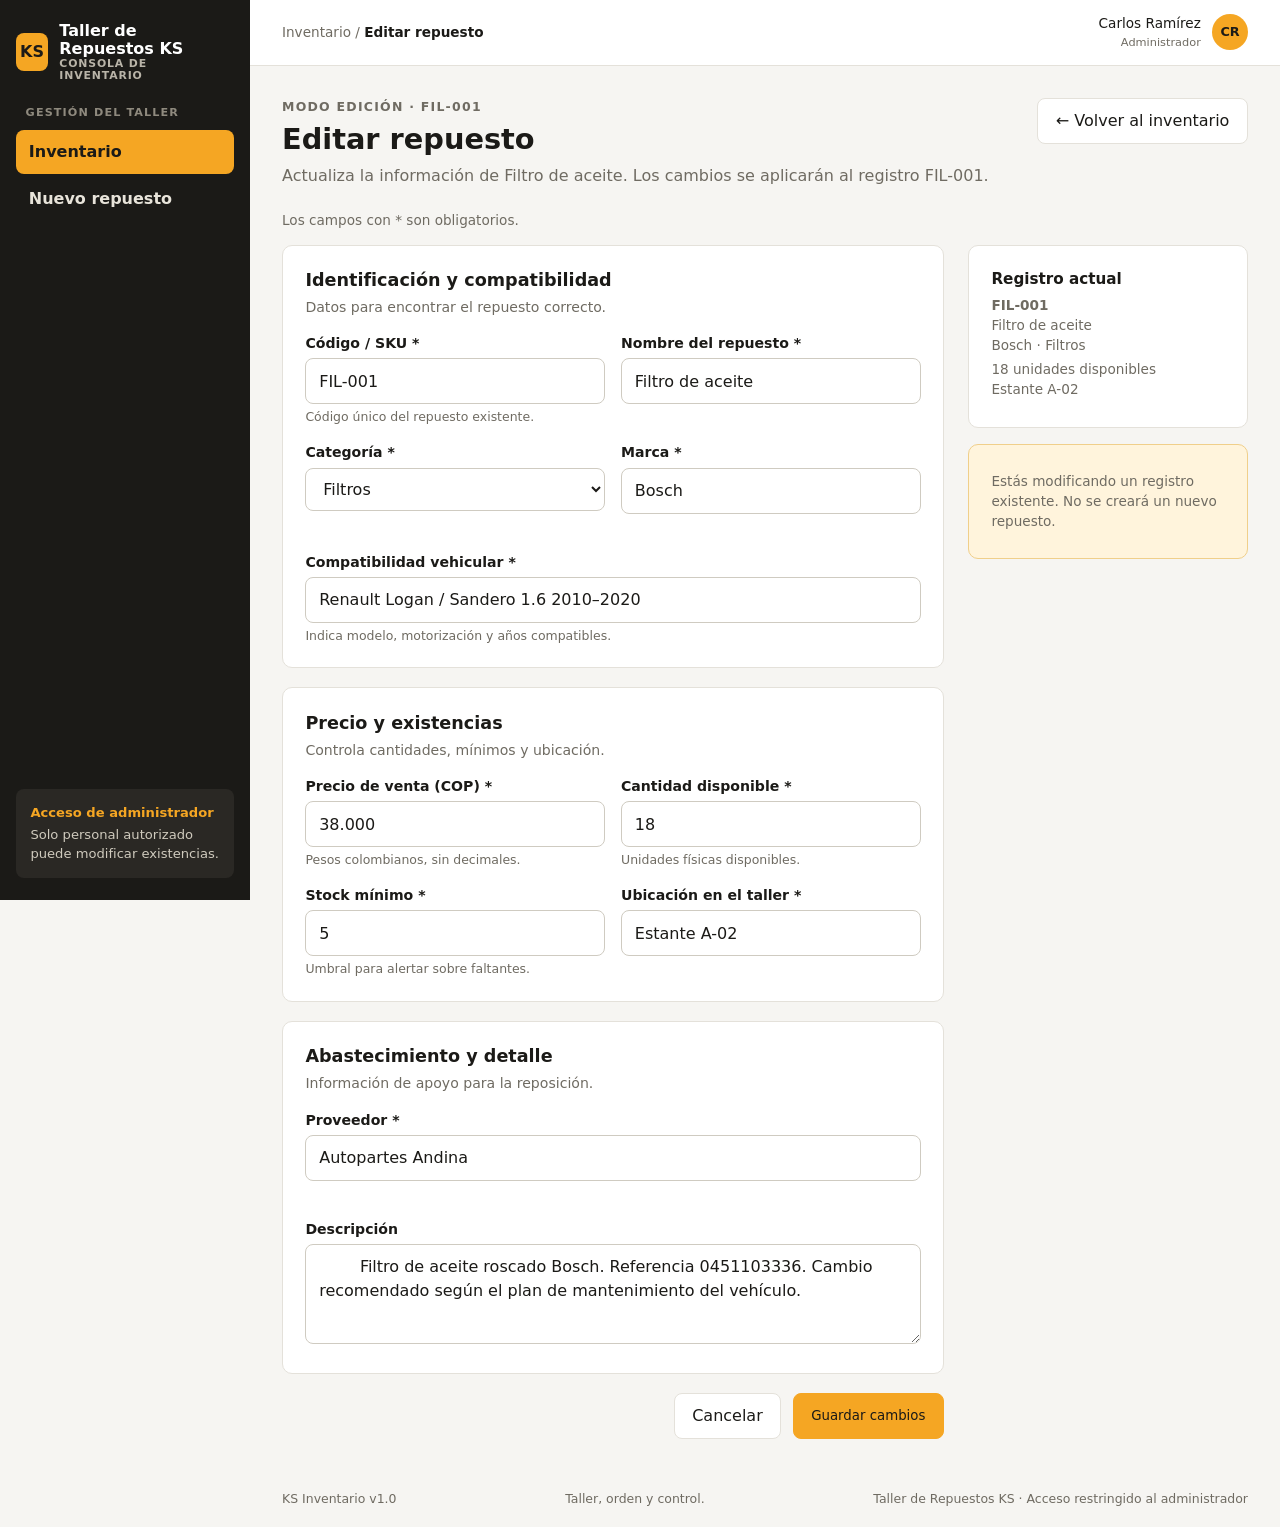
==== Proyecto_PW/editar.html @ da3b396b "proyecto" ====
<!DOCTYPE html>
<html lang="es">
    <head>
        <meta charset="utf-8"><meta name="viewport" content="width=device-width,initial-scale=1">
<title>Editar repuesto · Taller de Repuestos KS</title>
<link rel="stylesheet" href="css/styles.css">
</head>
<body>
    <div class="app">
<aside class="sidebar" id="sidebar">
    <div class="logo">
        <b>KS</b>
        <span>Taller de Repuestos KS
            <small>CONSOLA DE INVENTARIO</small>
        </span>
    </div>
<nav aria-label="Principal">
    <h3>GESTIÓN DEL TALLER</h3>
    <a href="inventario.html" class="active" aria-current="page">Inventario</a>
    <a href="nuevo.html">Nuevo repuesto</a>
</nav>
<div class="side-note">
    <b>Acceso de administrador</b>Solo personal autorizado puede modificar existencias.
</div>
</aside>
<div class="main">
    <header class="topbar">
        <div style="display:flex;align-items:center;gap:.8rem">
            <button class="menu-btn" id="menuBtn" aria-label="Abrir menú" aria-expanded="false">☰</button>
            <div class="crumbs">Inventario / 
                <b>Editar repuesto</b>
            </div>
        </div>
<div class="user">
    <div>Carlos Ramírez
        <small>Administrador</small>
    </div>
    <span class="avatar">CR</span>
</div>
</header>
<main class="content">
    <div class="page-head"><div>
        <p class="kicker">MODO EDICIÓN · FIL-001</p>
        <h1>Editar repuesto</h1>
        <p>Actualiza la información de Filtro de aceite. Los cambios se aplicarán al registro FIL-001.</p>
    </div>
    <a class="btn" href="inventario.html">← Volver al inventario</a>
</div>
<div class="alert error" id="formError" role="alert" hidden></div>
<div class="alert ok" id="formOk" role="status" hidden></div>
<p style="color:var(--mut);font-size:.85rem">Los campos con * son obligatorios.</p>
<div class="form-grid"><div>
    <form id="partForm" novalidate>
<div class="card">
    <h2>Identificación y compatibilidad</h2>
    <p>Datos para encontrar el repuesto correcto.</p>
    <div class="cols">
<div class="field">
    <label for="sku">Código / SKU *</label>
    <input id="sku" name="sku" placeholder="Ej. FIL-007" value="FIL-001" data-rule="req">
    <div class="hint">Código único del repuesto existente.</div>
    <div class="err" id="sku-err" role="alert" data-default="El SKU es obligatorio."></div>
</div>
<div class="field">
    <label for="nombre">Nombre del repuesto *</label>
    <input id="nombre" name="nombre" placeholder="Ej. Filtro de aceite" value="Filtro de aceite" data-rule="req">
    <div class="hint">&nbsp;</div>
    <div class="err" id="nombre-err" role="alert" data-default="El nombre es obligatorio. Escribe el nombre del repuesto."></div>
</div>
<div class="field">
    <label for="categoria">Categoría *</label>
    <select id="categoria" name="categoria" data-rule="req">
        <option value="">Selecciona una categoría</option>
        <option selected>Filtros</option>
        <option>Frenos</option>
        <option>Encendido</option>
        <option>Suspensión</option>
        <option>Motor</option>
    </select>
    <div class="hint">&nbsp;</div>
    <div class="err">Selecciona una categoría.</div>
</div>
<div class="field">
    <label for="marca">Marca *</label>
    <input id="marca" name="marca" placeholder="Ej. Bosch" value="Bosch" data-rule="req">
    <div class="hint">&nbsp;</div>
    <div class="err" id="marca-err" role="alert" data-default="La marca es obligatoria."></div>
</div>
<div class="field full">
    <label for="comp">Compatibilidad vehicular *</label>
    <input id="comp" name="comp" placeholder="Ej. Renault Logan 1.6 2010–2020" value="Renault Logan / Sandero 1.6 2010–2020" data-rule="req">
    <div class="hint">Indica modelo, motorización y años compatibles.</div>
    <div class="err" id="comp-err" role="alert" data-default="Indica el vehículo compatible."></div>
</div>
</div>
</div>
<div class="card">
    <h2>Precio y existencias</h2>
    <p>Controla cantidades, mínimos y ubicación.</p>
    <div class="cols">
<div class="field">
    <label for="precio">Precio de venta (COP) *</label>
    <input id="precio" name="precio" placeholder="Ej. 38.000" value="38.000" data-rule="price">
    <div class="hint">Pesos colombianos, sin decimales.</div>
    <div class="err" id="precio-err" role="alert" data-default="Ingresa un valor numérico mayor que 0. Ejemplo: 38000."></div>
</div>
<div class="field">
    <label for="cant">Cantidad disponible *</label>
    <input id="cant" name="cant" placeholder="Ej. 18" value="18" data-rule="int">
    <div class="hint">Unidades físicas disponibles.</div>
    <div class="err" id="cant-err" role="alert" data-default="La cantidad no puede ser negativa. Usa un entero de 0 o más."></div>
</div>
<div class="field">
    <label for="min">Stock mínimo *</label>
    <input id="min" name="min" placeholder="Ej. 5" value="5" data-rule="int">
    <div class="hint">Umbral para alertar sobre faltantes.</div>
    <div class="err" id="min-err" role="alert" data-default="Ingresa un entero de 0 o más."></div>
</div>
<div class="field">
    <label for="ubi">Ubicación en el taller *</label>
    <input id="ubi" name="ubi" placeholder="Ej. Estante A-02" value="Estante A-02" data-rule="req">
    <div class="hint">&nbsp;</div>
    <div class="err" id="ubi-err" role="alert" data-default="Indica dónde está guardado el repuesto."></div>
</div>
</div>
</div>
<div class="card">
    <h2>Abastecimiento y detalle</h2>
    <p>Información de apoyo para la reposición.</p>
<div class="field">
    <label for="prov">Proveedor *</label>
    <input id="prov" name="prov" placeholder="Ej. Autopartes Andina" value="Autopartes Andina" data-rule="req">
    <div class="hint">&nbsp;</div>
    <div class="err" id="prov-err" role="alert" data-default="El proveedor es obligatorio."></div>
</div>
<div class="field" style="margin-top:1rem">
    <label for="desc">Descripción</label>
    <textarea id="desc" name="desc" placeholder="Referencia técnica, características y recomendaciones…">
        Filtro de aceite roscado Bosch. Referencia 0451103336. Cambio recomendado según el plan de mantenimiento del vehículo.</textarea>
</div>
</div>
<div class="actions">
    <a class="btn" href="inventario.html">Cancelar</a>
    <button class="btn primary" type="submit">Guardar cambios</button>
</div>
</form>
</div>
<aside class="aside">
    <div class="card">
        <h3>Registro actual</h3>
        <p>
            <b>FIL-001</b>
            <br>Filtro de aceite<br>
            Bosch · Filtros
        </p>
            <p>
                18 unidades disponibles
                <br>Estante A-02
            </p>
            </div>
            <div class="card tip">
                <p>Estás modificando un registro existente. No se creará un nuevo repuesto.</p>
            </div>
        </aside>
    </div>
</main>
<footer class="footer">
    <span>KS Inventario v1.0</span>
    <span>Taller, orden y control.</span>
    <span>Taller de Repuestos KS · Acceso restringido al administrador</span>
</footer>
</div>
</div>
<script src="js/app.js"></script>
</body>
</html>
---- Proyecto_PW/css/styles.css ----
:root{--ink:#1b1a17;
    --ink2:#2a2824;
    --amber:#f5a623;
    --amber-d:#d98c0c;
    --amber-l:#fff4dc;
    --bg:#f6f5f2;
    --card:#fff;
    --line:#e4e1da;
    --mut:#6f6b62;
    --red:#c62828;
    --red-l:#fdeaea;
    --green:#2e7d32;
    --green-l:#e6f4e7;
    --r:10px}
*{box-sizing:border-box}
body{margin:0;
    font-family:"Segoe UI",system-ui,-apple-system,Roboto,sans-serif;
    background:var(--bg);
    color:var(--ink);line-height:1.45}
a{color:inherit;text-decoration:none}
:focus-visible{outline:3px solid var(--amber);outline-offset:2px}
.logo{display:flex;align-items:center;gap:.7rem}
.logo b{display:grid;
    place-items:center;
    width:38px;
    height:38px;
    border-radius:8px;
    background:var(--amber);
    color:var(--ink);
    font-weight:800}
.logo span{font-weight:700;line-height:1.1}
.logo small{display:block;
    font-size:.68rem;
    letter-spacing:.08em;
    color:var(--mut);
    font-weight:600}
/* botones */
.btn{display:inline-flex;
    align-items:center;
    justify-content:center;
    gap:.4rem;
    border:1px solid var(--line);
    background:#fff;
    color:var(--ink);
    padding:.65rem 1.1rem;
    border-radius:8px;
    font:600 .92rem inherit;
    font-family:inherit;
    cursor:pointer}
.btn:hover{border-color:var(--ink)}
.btn.primary{background:var(--amber);
    border-color:var(--amber);
    color:var(--ink)}
    .btn.primary:hover{background:var(--amber-d);
        border-color:var(--amber-d)}
.btn.danger{background:var(--red);
    border-color:var(--red);
    color:#fff}
.btn.block{width:100%}
/* login */
.login{display:grid;
    grid-template-columns:1.1fr 1fr;
    min-height:100vh}
.login-hero{background:var(--ink);
    color:#fff;
    padding:3rem;
    display:flex;
    flex-direction:column;
    justify-content:space-between;
    background-image:repeating-linear-gradient(135deg,transparent 0 22px,rgba(245,166,35,.06) 22px 24px)}
.login-hero .logo small{color:#b9b4a8}
.login-hero h1{font-size:clamp(2.2rem,4.5vw,3.6rem);
    line-height:1.05;
    margin:.5rem 0 1rem}
.login-hero h1 em{font-style:normal;
    color:var(--amber)}
.login-hero p{color:#cfcabd;
    max-width:34ch}
.kicker{color:var(--amber);
    font-size:.78rem;
    font-weight:700;
    letter-spacing:.1em}
.login-panel{display:flex;
    align-items:center;
    justify-content:center;
    padding:2rem}
.login-box{width:100%;
    max-width:400px}
.login-box .logo{display:none;
    margin-bottom:1.5rem}
.login-box h2{margin:0 0 .3rem;
    font-size:1.7rem}
.login-box>p{color:var(--mut);
    margin:0 0 1.5rem}
.row-between{display:flex;
    justify-content:space-between;
    align-items:center;
    gap:.5rem;
    margin:.2rem 0 1.2rem;
    font-size:.88rem}
.row-between a{color:var(--amber-d);
    font-weight:600}
.notice{margin-top:1.5rem;
    background:var(--amber-l);
    border-left:4px solid var(--amber);
    padding:.8rem 1rem;
    border-radius:6px;
    font-size:.85rem}
.foot{font-size:.78rem;color:var(--mut);margin-top:1.5rem}
/* layout app */
.app{display:grid;
    grid-template-columns:250px 1fr;
    min-height:100vh}
.sidebar{background:var(--ink);
    color:#fff;padding:1.4rem 1rem;
    display:flex;
    flex-direction:column;
    gap:1.5rem;
    position:sticky;
    top:0;height:100vh}
.sidebar .logo small{color:#b9b4a8}
.sidebar h3{margin:0 0 .5rem .6rem;
    font-size:.7rem;
    letter-spacing:.1em;
    color:#8f8a7e}
.sidebar nav a{display:block;padding:.65rem .8rem;
    border-radius:8px;
    color:#e8e4da;
    font-weight:600;
    margin-bottom:.2rem}
.sidebar nav a:hover{background:var(--ink2)}
.sidebar nav a.active{background:var(--amber);
    color:var(--ink)}
.sidebar .side-note{margin-top:auto;
    background:var(--ink2);
    border-radius:8px;padding:.9rem;
    font-size:.82rem;
    color:#cfcabd}
.side-note b{display:block;
    color:var(--amber);
    margin-bottom:.2rem}
.main{min-width:0;
    display:flex;
    flex-direction:column}
.topbar{display:flex;
    align-items:center;
    justify-content:space-between;
    gap:1rem;
    padding:.9rem 2rem;
    background:#fff;
    border-bottom:1px solid var(--line)}
.crumbs{font-size:.85rem;
    color:var(--mut)}
    .crumbs b{color:var(--ink)}
.user{display:flex;
    align-items:center;
    gap:.7rem;
    font-size:.85rem;
    text-align:right}
.user small{display:block;
    color:var(--mut)}
.avatar{display:grid;
    place-items:center;
    width:36px;height:36px;
    border-radius:50%;
    background:var(--amber);
    font-weight:700;
    font-size:.8rem}
.menu-btn{display:none;
    background:none;
    border:1px solid var(--line);
    border-radius:8px;
    padding:.45rem .7rem;
    font-size:1.1rem;
    cursor:pointer}
.content{padding:2rem;
    max-width:1200px;
    width:100%}
.page-head{display:flex;
    justify-content:space-between;
    align-items:flex-start;
    gap:1rem;
    flex-wrap:wrap;
    margin-bottom:1.5rem}
.page-head h1{margin:.2rem 0;
    font-size:1.8rem}
    .page-head p{margin:0;
        color:var(--mut)}
.footer{margin-top:auto;
    padding:1.2rem 2rem;
    font-size:.78rem;
    color:var(--mut);
    display:flex;
    justify-content:space-between;
    flex-wrap:wrap;
    gap:.5rem}
/* stats */
.stats{display:grid;
    grid-template-columns:repeat(3,1fr);
    gap:1rem;
    margin-bottom:1.2rem}
.stat{background:var(--card);
    border:1px solid var(--line);
    border-radius:var(--r);
    padding:1rem 1.2rem}
.stat span{font-size:.8rem;color:var(--mut);
    font-weight:600}.stat strong{display:block;
        font-size:2rem;line-height:1.2}
        .stat small{color:var(--mut)}
.stat.warn{border-color:var(--amber);
    background:var(--amber-l)}
.alert{background:var(--amber-l);
    border:1px solid #f0cf8a;
    padding:.75rem 1rem;
    border-radius:8px;
    margin-bottom:1rem;
    font-size:.9rem}
.alert.error{background:var(--red-l);
    border-color:#f0b4b4;color:#7f1d1d}
.alert.ok{background:var(--green-l);
    border-color:#b6dcb8;
    color:#1b5e20}
.alert[hidden]{display:none}
/* filtros */
.filters{display:flex;
    gap:.7rem;
    flex-wrap:wrap;
    margin-bottom:1rem}
.filters input{flex:1 1 240px}
input,select,textarea{width:100%;
    padding:.65rem .8rem;
    border:1px solid #cfcbc1;
    border-radius:8px;
    font:inherit;
    background:#fff;
    color:var(--ink)}
.filters select{width:auto}
.btn.toggle[aria-pressed=true]{background:var(--ink);
    color:#fff;
    border-color:var(--ink)}
/* tabla */
.table{background:var(--card);
    border:1px solid var(--line);
    border-radius:var(--r);
    overflow:hidden}
.tr{display:grid;
    grid-template-columns:2fr 2fr 1fr 1fr 1.1fr 1.2fr;gap:1rem;
    align-items:center;padding:.9rem 1.2rem;
    border-top:1px solid var(--line)}
.tr.th{border-top:0;
    background:#faf9f6;
    font-size:.72rem;
    letter-spacing:.06em;
    color:var(--mut);
    font-weight:700}
.tr[hidden]{display:none}
.tr .lbl{display:none}
.name{font-weight:700}
.sku{font-size:.8rem;
    color:var(--mut)}
.badge{display:inline-block;
    font-size:.72rem;
    font-weight:700;
    padding:.12rem .5rem;
    border-radius:20px;
    background:var(--green-l);
    color:var(--green)}
.badge.low{background:var(--red-l);
    color:var(--red)}
.min{display:block;
    font-size:.78rem;
    color:var(--mut)}
.acts{display:flex;
    gap:.5rem}
.link{background:none;
    border:0;
    font:600 .88rem inherit;
    font-family:inherit;
    cursor:pointer;
    color:var(--ink);
    padding:.2rem .4rem;
    text-decoration:underline;
    text-decoration-color:var(--amber);
    text-underline-offset:3px}
.link.del{color:var(--red);
    text-decoration-color:var(--red)}
.empty{padding:2rem;
    text-align:center;
    color:var(--mut)}
.tfoot{padding:.8rem 1.2rem;
    border-top:1px solid var(--line);
    font-size:.85rem;
    color:var(--mut)}
/* formularios */
.form-grid{display:grid;
    grid-template-columns:1fr 280px;
    gap:1.5rem;
    align-items:start}
.card{background:var(--card);
    border:1px solid var(--line);
    border-radius:var(--r);
    padding:1.4rem;margin-bottom:1.2rem}
.card h2{margin:0;
    font-size:1.1rem}
    .card>p{margin:.2rem 0 1rem;
        color:var(--mut);
        font-size:.88rem}
.cols{display:grid;
    grid-template-columns:1fr 1fr;
    gap:1rem}
    .cols 
    .full{grid-column:1/-1}
.field label{display:block;
    font-weight:600;
    font-size:.88rem;
    margin-bottom:.3rem}
.field .hint{font-size:.78rem;
    color:var(--mut);
    margin-top:.25rem}
.field .err{display:none;
    font-size:.8rem;
    color:var(--red);
    margin-top:.25rem;
    font-weight:600}
.field.invalid input,
.field.invalid select,
.field.invalid textarea{border-color:var(--red);
    background:var(--red-l)}
.field.invalid 
.err{display:block}
.field.invalid 
.hint{display:none}
textarea{min-height:100px;
    resize:vertical}
.actions{display:flex;
    justify-content:flex-end;
    gap:.7rem;flex-wrap:wrap}
.aside
.card{margin-bottom:1rem}
.aside 
h3{margin:0 0 .4rem;
    font-size:.95rem}
    .aside 
    p{margin:.3rem 0;
        font-size:.85rem;
        color:var(--mut)}
.aside
 .tip{background:var(--amber-l);
    border-color:#f0cf8a}
/* modal */
.overlay{position:fixed;
    inset:0;background:rgba(20,18,14,.65);
    display:none;
    align-items:center;
    justify-content:center;
    padding:1rem;
    z-index:50}
.overlay.open{display:flex}
.modal{background:#fff;
    border-radius:12px;
    max-width:460px;
    width:100%;
    padding:1.5rem;
    box-shadow:0 20px 50px rgba(0,0,0,.35)}
.modal h2{margin:0 0 .4rem}
.modal p{color:var(--mut);
    margin:.3rem 0}
.modal 
.pick{background:var(--bg);
    border-radius:8px;
    padding:.8rem 1rem;
    margin:1rem 0;
    font-size:.88rem}
.modal 
.warn{color:var(--red);
    font-size:.85rem;
    font-weight:600}
.modal 
.actions{margin-top:1rem}
/* tableta */
@media(max-width:1000px){
 .app{grid-template-columns:1fr}
 .sidebar{position:fixed;
    left:0;top:0;
    width:260px;
    z-index:40;
    transform:translateX(-100%);
    transition:transform .25s}
 .sidebar.open{transform:none}
 .menu-btn{display:block}
 .topbar{padding:.8rem 1rem}
 .content{padding:1.2rem}
 .form-grid{grid-template-columns:1fr}
 .aside{order:2}
 .th{display:none}
 .table{background:none;
    border:0;
    display:grid;
    grid-template-columns:1fr 1fr;
    gap:1rem}
 .tr{grid-template-columns:1fr 1fr;
    background:var(--card);
    border:1px solid var(--line);
    border-radius:var(--r);
    padding:1rem}
 .tr>div:first-child,.tr>
 .acts{grid-column:1/-1}
 .tr .lbl{display:block;
    font-size:.7rem;
    color:var(--mut);
    font-weight:700;
    letter-spacing:.05em}
 .tfoot{grid-column:1/-1;
    border:0;padding:0}
}
/* celular */
@media(max-width:640px){
 .login{grid-template-columns:1fr}
 .login-hero{display:none}
 .login-box .logo{display:flex}
 .stats{grid-template-columns:repeat(3,1fr);
    gap:.5rem}.stat{padding:.7rem}
    .stat strong{font-size:1.5rem}
    .stat small{display:none}
 .table{grid-template-columns:1fr}
 .cols{grid-template-columns:1fr}
 .user div{display:none}
 .page-head .btn{width:100%}
 .actions .btn{flex:1}
 .footer{padding:1rem}
}
@media(prefers-reduced-motion:reduce){*{transition:none!important}}
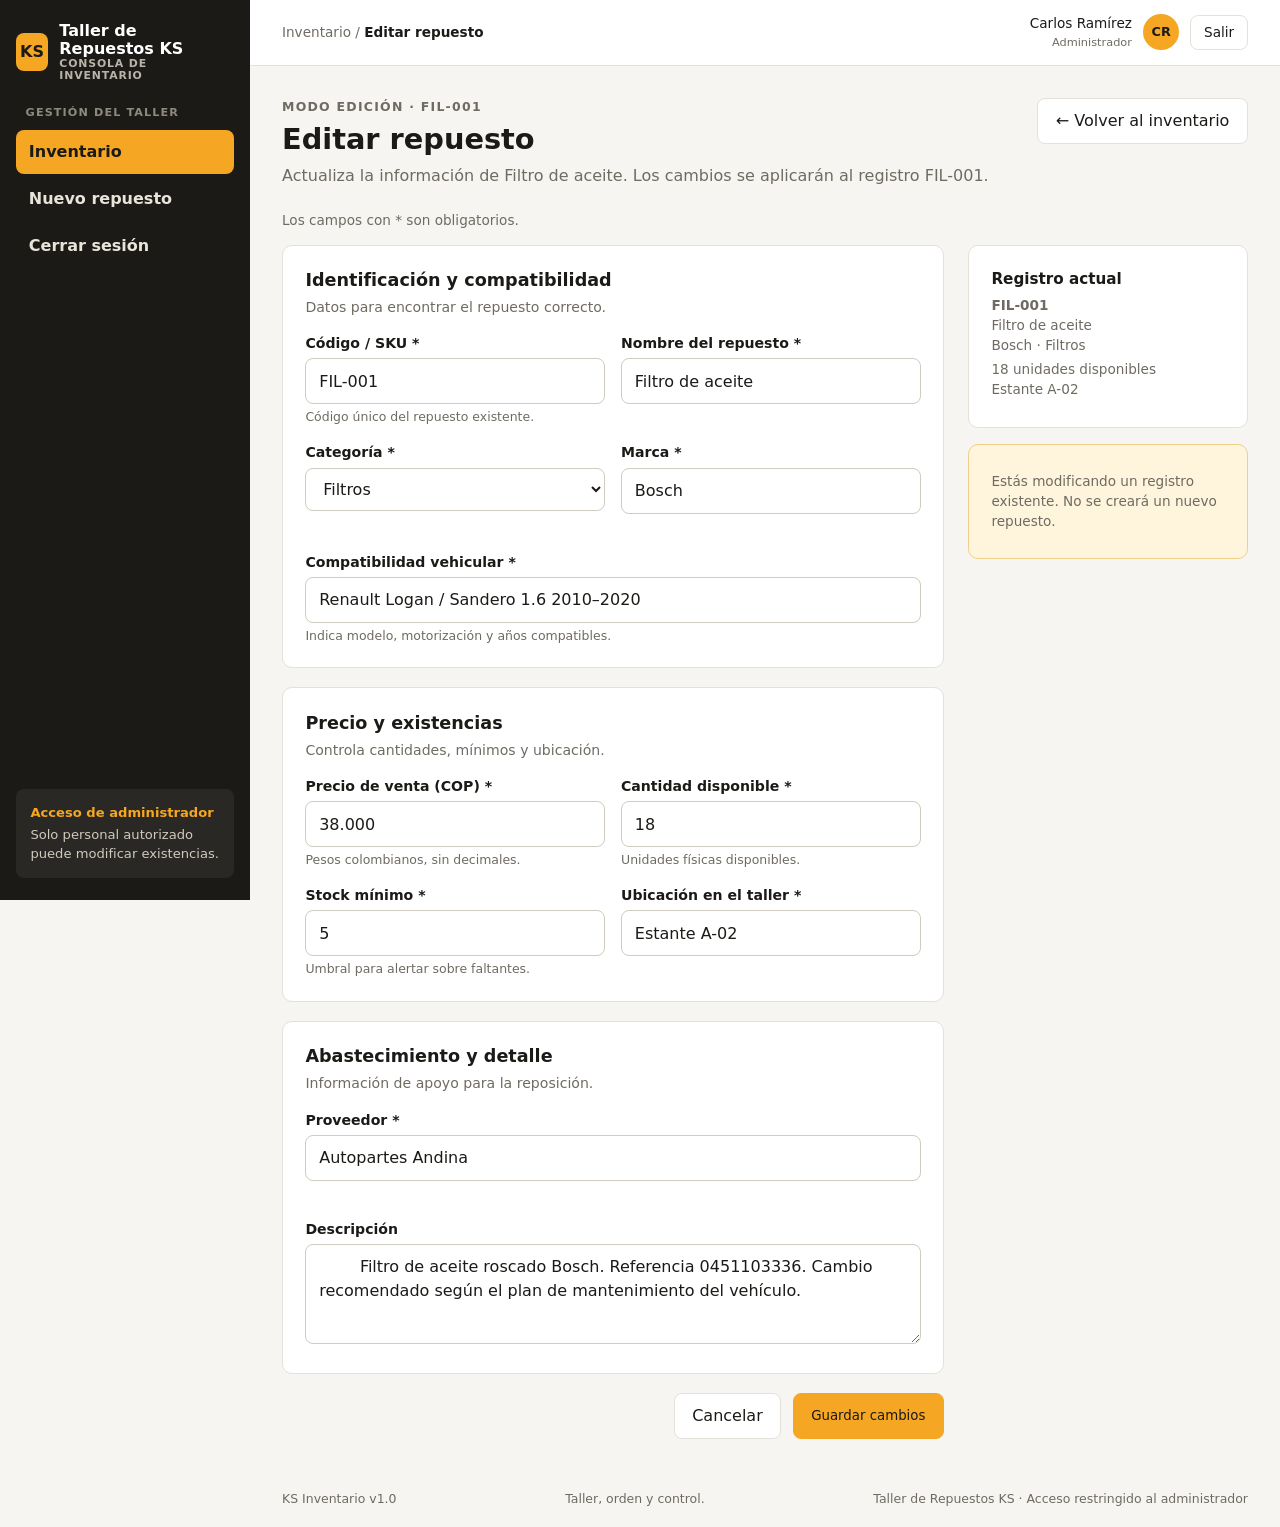
==== commit 1cb158e1: "proyecto" ====
--- a/Proyecto_PW/editar.html
+++ b/Proyecto_PW/editar.html
@@ -18,6 +18,7 @@
     <h3>GESTIÓN DEL TALLER</h3>
     <a href="inventario.html" class="active" aria-current="page">Inventario</a>
     <a href="nuevo.html">Nuevo repuesto</a>
+    <a href="index.html" class="logout">Cerrar sesión</a>
 </nav>
 <div class="side-note">
     <b>Acceso de administrador</b>Solo personal autorizado puede modificar existencias.
@@ -36,6 +37,7 @@
         <small>Administrador</small>
     </div>
     <span class="avatar">CR</span>
+    <a class="btn logout-btn" href="index.html">Salir</a>
 </div>
 </header>
 <main class="content">
--- a/Proyecto_PW/css/styles.css
+++ b/Proyecto_PW/css/styles.css
@@ -429,4 +429,25 @@
  .actions .btn{flex:1}
  .footer{padding:1rem}
 }
-@media(prefers-reduced-motion:reduce){*{transition:none!important}}+@media(prefers-reduced-motion:reduce){*{transition:none!important}}
+/* ---- imagen del login y cerrar sesión ---- */
+.login-box .sidebar nav a.logout{margin-top:.8rem;border:1px solid #4a463e;color:#ffb4b4}
+.sidebar nav a.logout:hover{background:var(--red);border-color:var(--red);color:#fff}
+.logout-btn{padding:.4rem .8rem;font-size:.85rem}
+.sidebar{height:100vh;height:100dvh;overflow-y:auto}
+@media(max-width:640px){
+ .login-box  .login-panel{align-items:flex-start;padding:1.2rem}
+ .filters select,.filters .btn{width:100%;flex:1 1 100%}
+ .topbar{padding:.7rem .8rem;gap:.5rem}
+ .user{gap:.5rem}
+ .crumbs{font-size:.78rem}
+ .row-between{flex-wrap:wrap}
+}
+
+/* ---- foto del taller en el login (como el diseño) ---- */
+.login-hero{background-image:linear-gradient(180deg,rgba(20,24,32,.88) 0%,rgba(20,24,32,.55) 55%,rgba(20,24,32,.35) 100%),url("../images/taller-hero.jpg");background-size:cover;background-position:center bottom}
+.login-banner{display:none}
+@media(max-width:640px){
+ .login-banner{display:flex;align-items:flex-end;height:150px;margin-top:1.5rem;padding:1rem;border-radius:12px;color:#fff;font-weight:700;font-size:1.05rem;
+  background:linear-gradient(180deg,rgba(0,0,0,.05),rgba(0,0,0,.7)),url("../images/taller-banner.jpg") center/cover}
+}
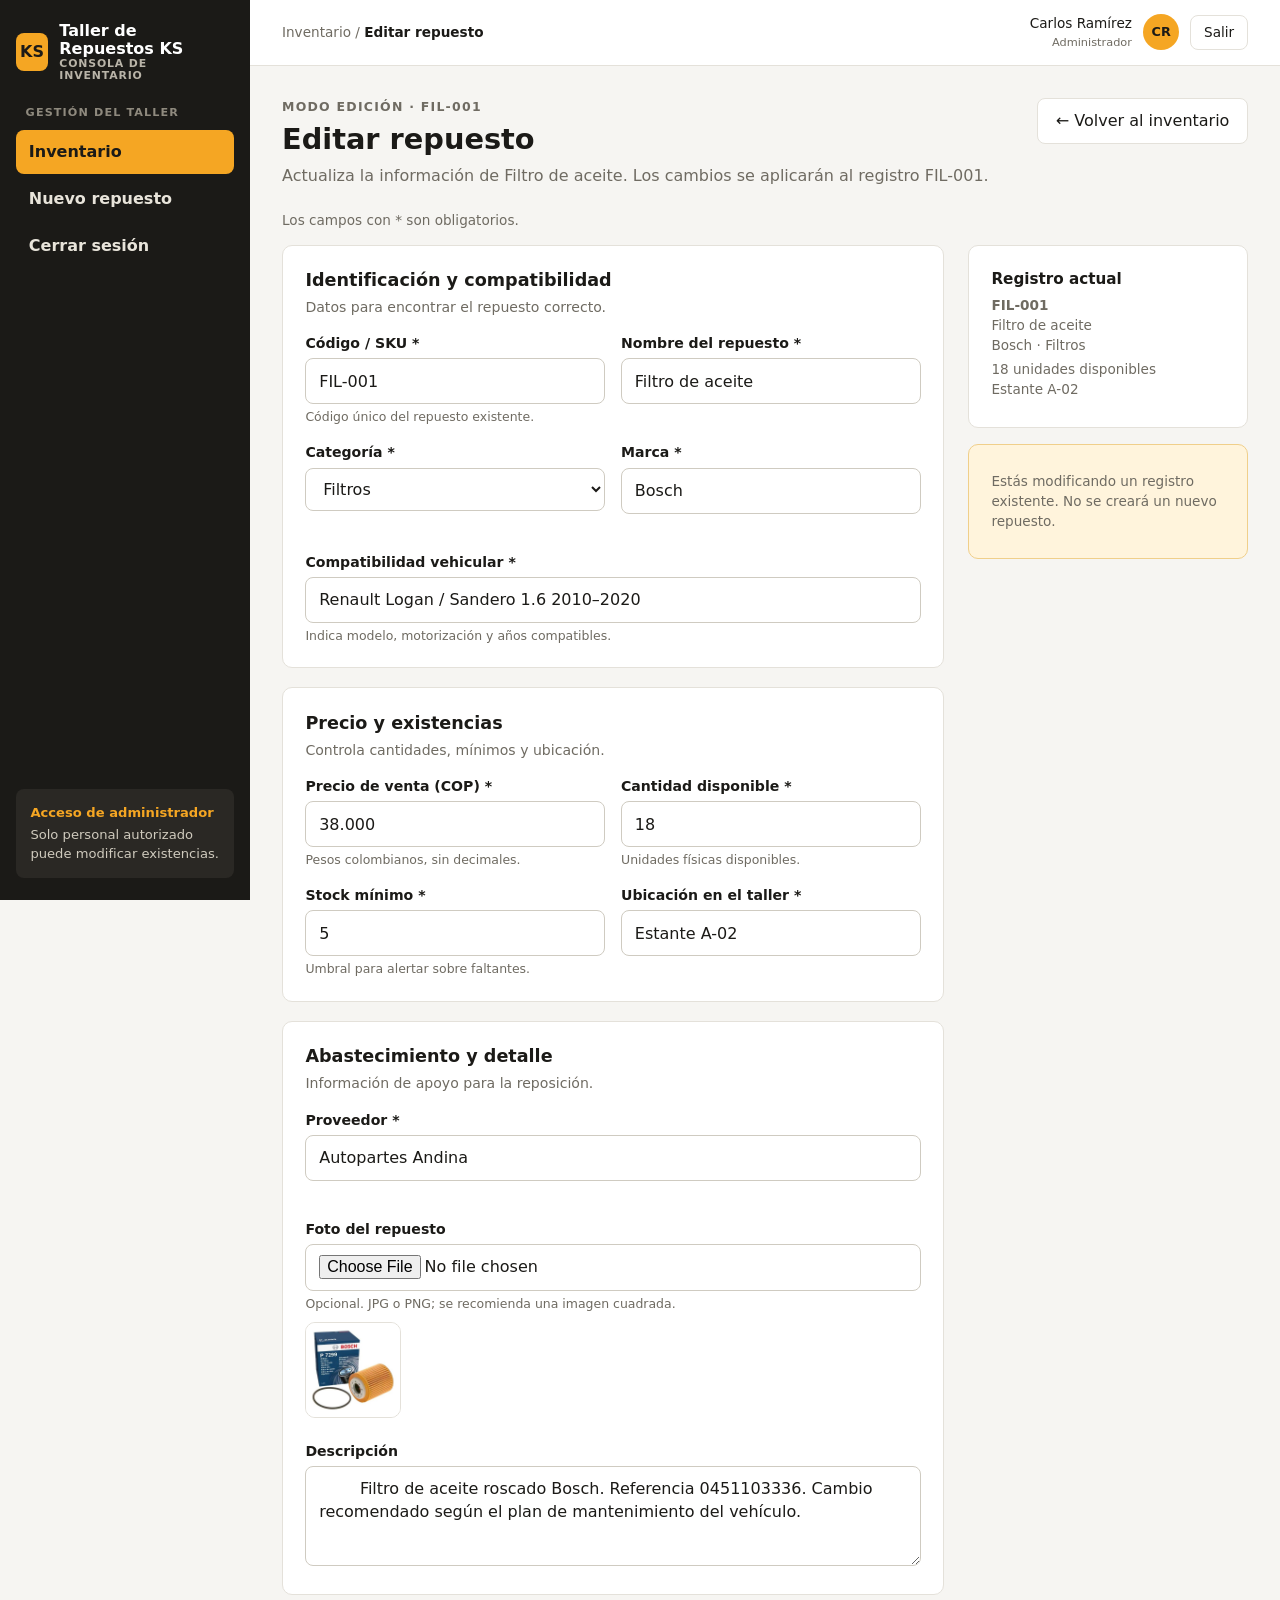
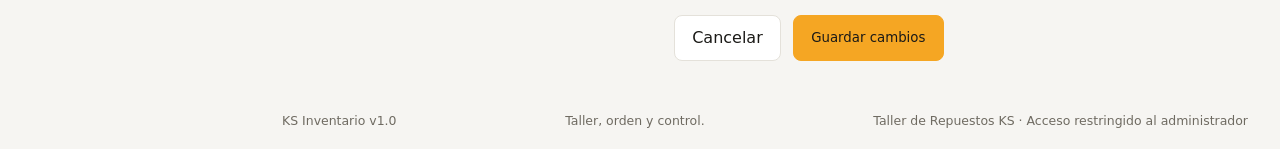
==== commit ad7f20f9: "proyecto" ====
--- a/Proyecto_PW/editar.html
+++ b/Proyecto_PW/editar.html
@@ -136,6 +136,12 @@
     <div class="err" id="prov-err" role="alert" data-default="El proveedor es obligatorio."></div>
 </div>
 <div class="field" style="margin-top:1rem">
+    <label for="foto">Foto del repuesto</label>
+    <input type="file" id="foto" name="foto" accept="image/*">
+    <div class="hint">Opcional. JPG o PNG; se recomienda una imagen cuadrada.</div>
+    <img id="preview" class="thumb" src="images/repuestos/filtro-aceite.jpg" alt="Foto actual: Filtro de aceite Bosch" style="margin-top:.6rem;width:96px;height:96px">
+</div>
+<div class="field" style="margin-top:1rem">
     <label for="desc">Descripción</label>
     <textarea id="desc" name="desc" placeholder="Referencia técnica, características y recomendaciones…">
         Filtro de aceite roscado Bosch. Referencia 0451103336. Cambio recomendado según el plan de mantenimiento del vehículo.</textarea>
--- a/Proyecto_PW/css/styles.css
+++ b/Proyecto_PW/css/styles.css
@@ -450,4 +450,9 @@
 @media(max-width:640px){
  .login-banner{display:flex;align-items:flex-end;height:150px;margin-top:1.5rem;padding:1rem;border-radius:12px;color:#fff;font-weight:700;font-size:1.05rem;
   background:linear-gradient(180deg,rgba(0,0,0,.05),rgba(0,0,0,.7)),url("../images/taller-banner.jpg") center/cover}
-}+}
+
+/* miniaturas de repuestos */
+.item{display:flex;align-items:center;gap:.8rem}
+.thumb{width:56px;height:56px;flex-shrink:0;object-fit:cover;border-radius:10px;border:1px solid var(--line);background:#faf9f6}
+@media (max-width:640px){.thumb{width:64px;height:64px}}
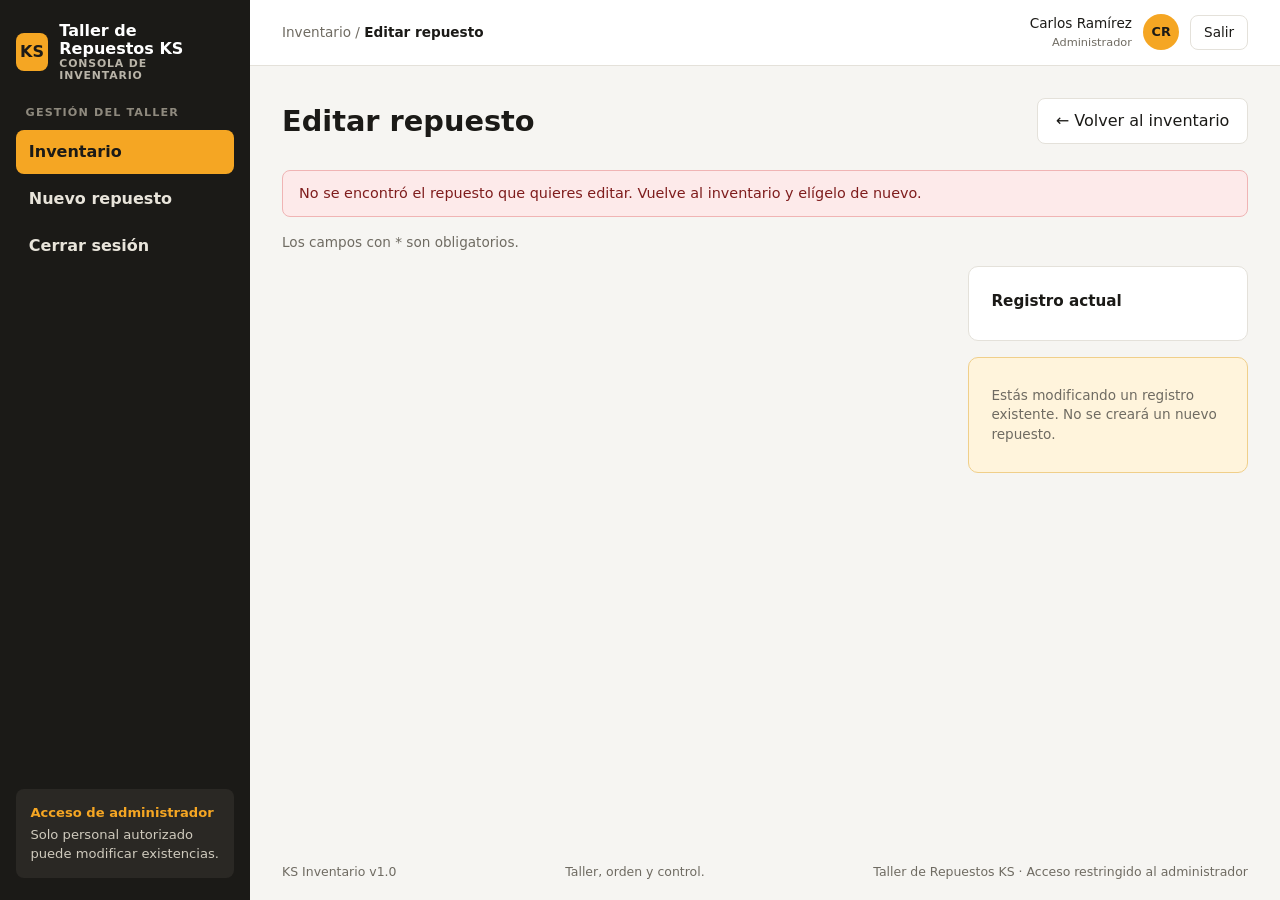
==== commit 4200315a: "proyecto" ====
--- a/Proyecto_PW/editar.html
+++ b/Proyecto_PW/editar.html
@@ -42,9 +42,9 @@
 </header>
 <main class="content">
     <div class="page-head"><div>
-        <p class="kicker">MODO EDICIÓN · FIL-001</p>
+        <p class="kicker" id="modoEdicion"></p>
         <h1>Editar repuesto</h1>
-        <p>Actualiza la información de Filtro de aceite. Los cambios se aplicarán al registro FIL-001.</p>
+        <p id="subtituloEdicion"></p>
     </div>
     <a class="btn" href="inventario.html">← Volver al inventario</a>
 </div>
@@ -52,20 +52,20 @@
 <div class="alert ok" id="formOk" role="status" hidden></div>
 <p style="color:var(--mut);font-size:.85rem">Los campos con * son obligatorios.</p>
 <div class="form-grid"><div>
-    <form id="partForm" novalidate>
+    <form id="partForm" data-mode="editar" novalidate>
 <div class="card">
     <h2>Identificación y compatibilidad</h2>
     <p>Datos para encontrar el repuesto correcto.</p>
     <div class="cols">
 <div class="field">
     <label for="sku">Código / SKU *</label>
-    <input id="sku" name="sku" placeholder="Ej. FIL-007" value="FIL-001" data-rule="req">
+    <input id="sku" name="sku" placeholder="Ej. FIL-007" data-rule="req" readonly>
     <div class="hint">Código único del repuesto existente.</div>
     <div class="err" id="sku-err" role="alert" data-default="El SKU es obligatorio."></div>
 </div>
 <div class="field">
     <label for="nombre">Nombre del repuesto *</label>
-    <input id="nombre" name="nombre" placeholder="Ej. Filtro de aceite" value="Filtro de aceite" data-rule="req">
+    <input id="nombre" name="nombre" placeholder="Ej. Filtro de aceite" data-rule="req">
     <div class="hint">&nbsp;</div>
     <div class="err" id="nombre-err" role="alert" data-default="El nombre es obligatorio. Escribe el nombre del repuesto."></div>
 </div>
@@ -73,24 +73,24 @@
     <label for="categoria">Categoría *</label>
     <select id="categoria" name="categoria" data-rule="req">
         <option value="">Selecciona una categoría</option>
-        <option selected>Filtros</option>
+        <option>Filtros</option>
         <option>Frenos</option>
         <option>Encendido</option>
         <option>Suspensión</option>
         <option>Motor</option>
     </select>
     <div class="hint">&nbsp;</div>
-    <div class="err">Selecciona una categoría.</div>
+    <div class="err" data-default="Selecciona una categoría.">Selecciona una categoría.</div>
 </div>
 <div class="field">
     <label for="marca">Marca *</label>
-    <input id="marca" name="marca" placeholder="Ej. Bosch" value="Bosch" data-rule="req">
+    <input id="marca" name="marca" placeholder="Ej. Bosch" data-rule="req">
     <div class="hint">&nbsp;</div>
     <div class="err" id="marca-err" role="alert" data-default="La marca es obligatoria."></div>
 </div>
 <div class="field full">
     <label for="comp">Compatibilidad vehicular *</label>
-    <input id="comp" name="comp" placeholder="Ej. Renault Logan 1.6 2010–2020" value="Renault Logan / Sandero 1.6 2010–2020" data-rule="req">
+    <input id="comp" name="comp" placeholder="Ej. Renault Logan 1.6 2010–2020" data-rule="req">
     <div class="hint">Indica modelo, motorización y años compatibles.</div>
     <div class="err" id="comp-err" role="alert" data-default="Indica el vehículo compatible."></div>
 </div>
@@ -102,25 +102,25 @@
     <div class="cols">
 <div class="field">
     <label for="precio">Precio de venta (COP) *</label>
-    <input id="precio" name="precio" placeholder="Ej. 38.000" value="38.000" data-rule="price">
+    <input id="precio" name="precio" placeholder="Ej. 38.000" data-rule="price">
     <div class="hint">Pesos colombianos, sin decimales.</div>
     <div class="err" id="precio-err" role="alert" data-default="Ingresa un valor numérico mayor que 0. Ejemplo: 38000."></div>
 </div>
 <div class="field">
     <label for="cant">Cantidad disponible *</label>
-    <input id="cant" name="cant" placeholder="Ej. 18" value="18" data-rule="int">
+    <input id="cant" name="cant" placeholder="Ej. 18" data-rule="int">
     <div class="hint">Unidades físicas disponibles.</div>
     <div class="err" id="cant-err" role="alert" data-default="La cantidad no puede ser negativa. Usa un entero de 0 o más."></div>
 </div>
 <div class="field">
     <label for="min">Stock mínimo *</label>
-    <input id="min" name="min" placeholder="Ej. 5" value="5" data-rule="int">
+    <input id="min" name="min" placeholder="Ej. 5" data-rule="int">
     <div class="hint">Umbral para alertar sobre faltantes.</div>
     <div class="err" id="min-err" role="alert" data-default="Ingresa un entero de 0 o más."></div>
 </div>
 <div class="field">
     <label for="ubi">Ubicación en el taller *</label>
-    <input id="ubi" name="ubi" placeholder="Ej. Estante A-02" value="Estante A-02" data-rule="req">
+    <input id="ubi" name="ubi" placeholder="Ej. Estante A-02" data-rule="req">
     <div class="hint">&nbsp;</div>
     <div class="err" id="ubi-err" role="alert" data-default="Indica dónde está guardado el repuesto."></div>
 </div>
@@ -131,7 +131,7 @@
     <p>Información de apoyo para la reposición.</p>
 <div class="field">
     <label for="prov">Proveedor *</label>
-    <input id="prov" name="prov" placeholder="Ej. Autopartes Andina" value="Autopartes Andina" data-rule="req">
+    <input id="prov" name="prov" placeholder="Ej. Autopartes Andina" data-rule="req">
     <div class="hint">&nbsp;</div>
     <div class="err" id="prov-err" role="alert" data-default="El proveedor es obligatorio."></div>
 </div>
@@ -139,12 +139,11 @@
     <label for="foto">Foto del repuesto</label>
     <input type="file" id="foto" name="foto" accept="image/*">
     <div class="hint">Opcional. JPG o PNG; se recomienda una imagen cuadrada.</div>
-    <img id="preview" class="thumb" src="images/repuestos/filtro-aceite.jpg" alt="Foto actual: Filtro de aceite Bosch" style="margin-top:.6rem;width:96px;height:96px">
+    <img id="preview" class="thumb" alt="Foto actual del repuesto" style="margin-top:.6rem;width:96px;height:96px">
 </div>
 <div class="field" style="margin-top:1rem">
     <label for="desc">Descripción</label>
-    <textarea id="desc" name="desc" placeholder="Referencia técnica, características y recomendaciones…">
-        Filtro de aceite roscado Bosch. Referencia 0451103336. Cambio recomendado según el plan de mantenimiento del vehículo.</textarea>
+    <textarea id="desc" name="desc" placeholder="Referencia técnica, características y recomendaciones…"></textarea>
 </div>
 </div>
 <div class="actions">
@@ -156,17 +155,10 @@
 <aside class="aside">
     <div class="card">
         <h3>Registro actual</h3>
-        <p>
-            <b>FIL-001</b>
-            <br>Filtro de aceite<br>
-            Bosch · Filtros
-        </p>
-            <p>
-                18 unidades disponibles
-                <br>Estante A-02
-            </p>
-            </div>
-            <div class="card tip">
+        <p id="resumenIdentidad"></p>
+        <p id="resumenExistencias"></p>
+    </div>
+    <div class="card tip">
                 <p>Estás modificando un registro existente. No se creará un nuevo repuesto.</p>
             </div>
         </aside>
@@ -179,6 +171,12 @@
 </footer>
 </div>
 </div>
-<script src="js/app.js"></script>
+<script src="js/modelo/validaciones.js"></script>
+<script src="js/modelo/repuestoModelo.js"></script>
+<script src="js/modelo/fotoModelo.js"></script>
+<script src="js/vista/comunVista.js"></script>
+<script src="js/vista/formularioVista.js"></script>
+<script src="js/controlador/menuControlador.js"></script>
+<script src="js/controlador/formularioControlador.js"></script>
 </body>
 </html>
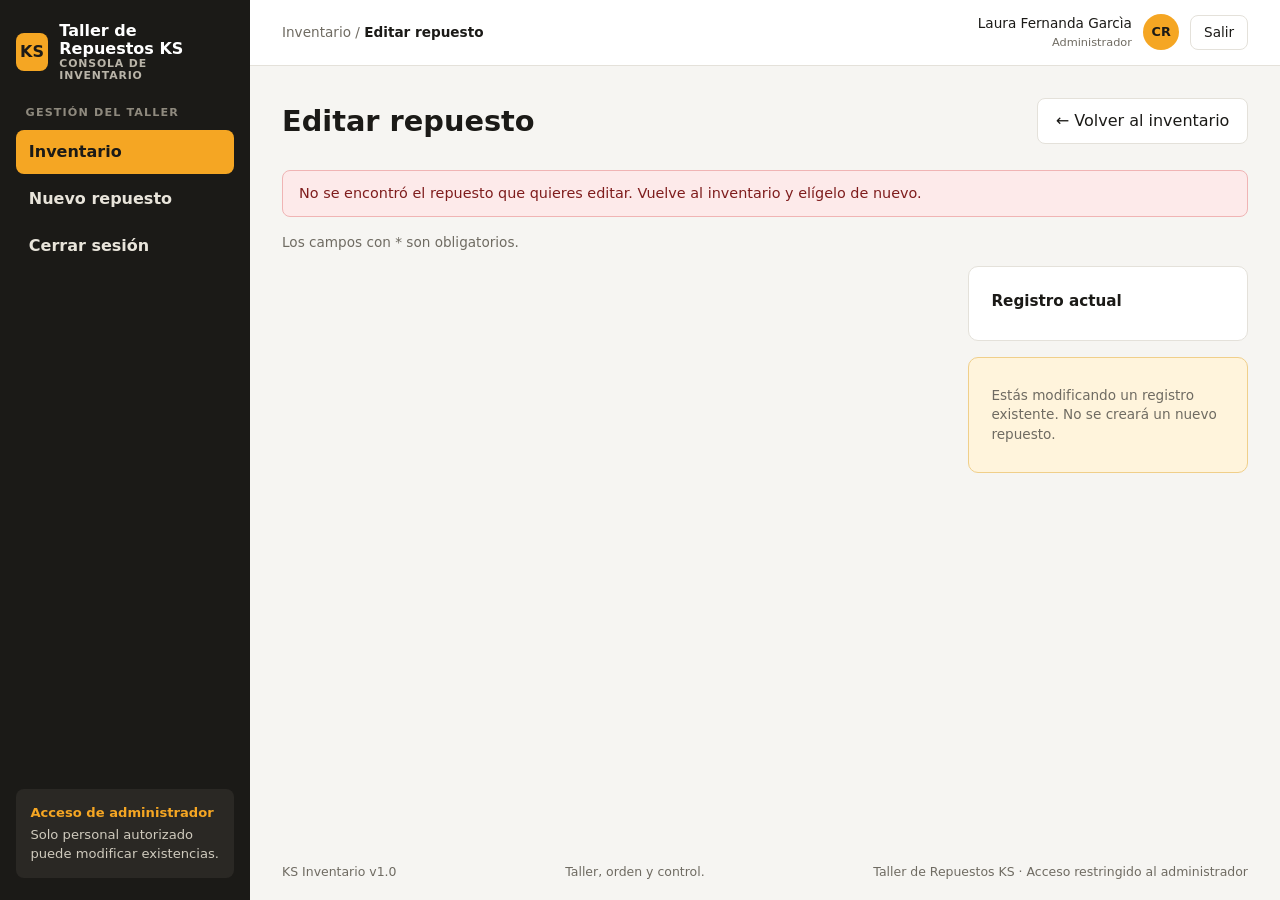
==== commit 98926888: "proyecto" ====
--- a/Proyecto_PW/editar.html
+++ b/Proyecto_PW/editar.html
@@ -33,7 +33,7 @@
             </div>
         </div>
 <div class="user">
-    <div>Carlos Ramírez
+    <div>Laura Fernanda Garcìa
         <small>Administrador</small>
     </div>
     <span class="avatar">CR</span>
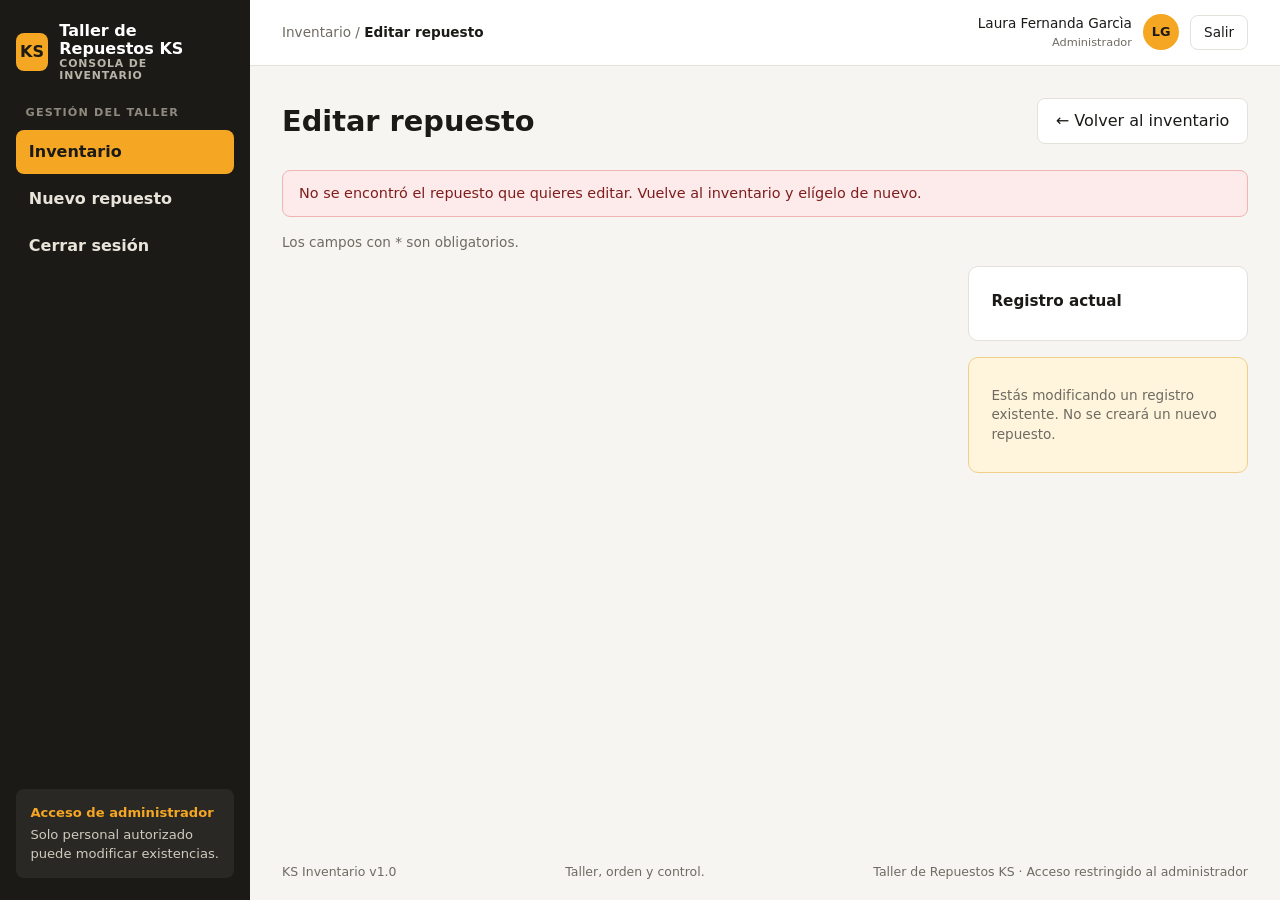
==== commit 1c2716e4: "proyecto" ====
--- a/Proyecto_PW/editar.html
+++ b/Proyecto_PW/editar.html
@@ -36,7 +36,7 @@
     <div>Laura Fernanda Garcìa
         <small>Administrador</small>
     </div>
-    <span class="avatar">CR</span>
+    <span class="avatar">LG</span>
     <a class="btn logout-btn" href="index.html">Salir</a>
 </div>
 </header>
